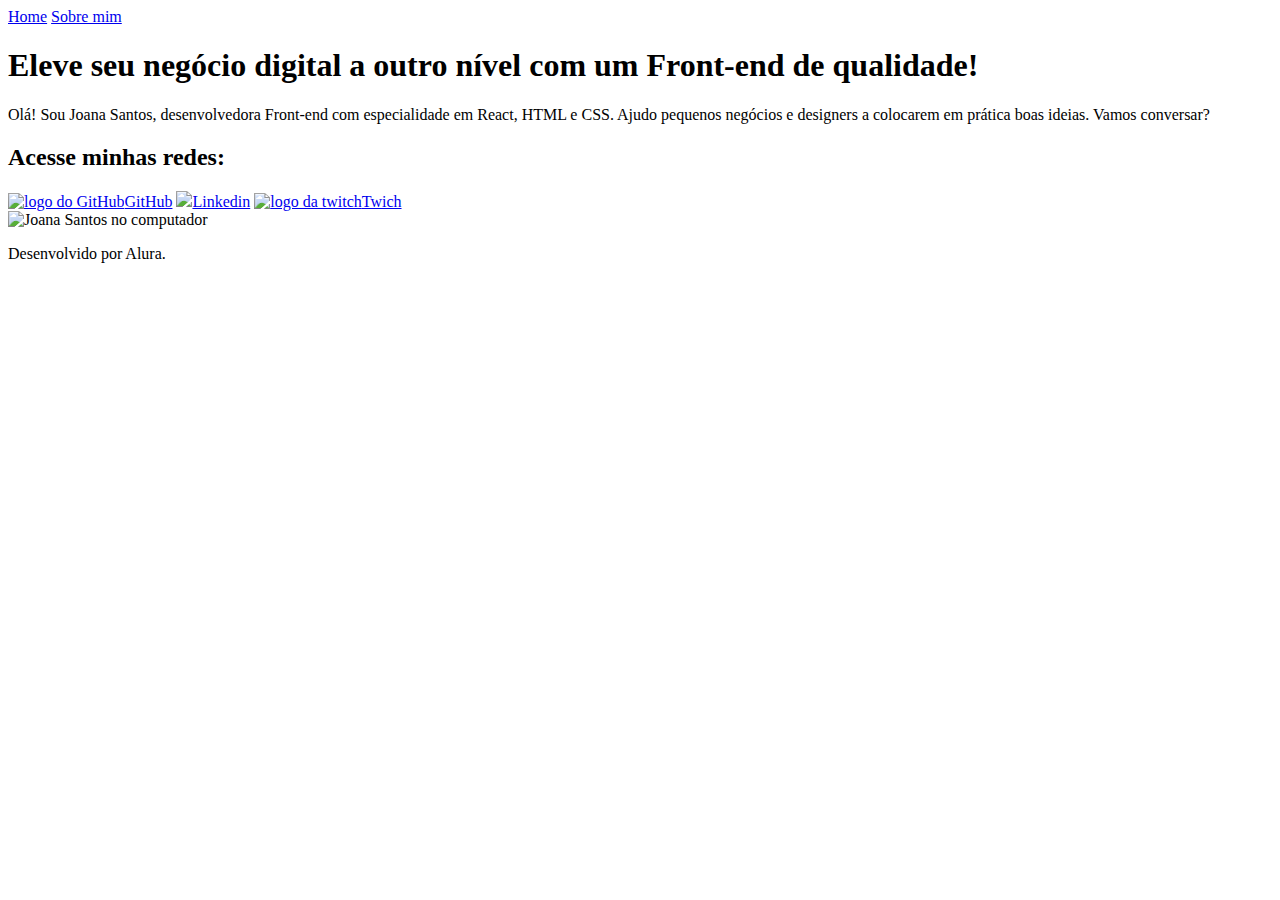
==== 3_Portifolio2/index.html @ e84a9a14 "Create index.html" ====
<!DOCTYPE hmtl>
<html lang="pt-br">

<head>
    <meta name="viewport width=device-width, initial-scale=1.0">
    <meta charset="UTF-8">
    <title>Curso 3 Portifolio 2</title>
    <link rel="stylesheet" href="./css/style.css">
    <link rel="stylesheet" href="#">
</head>

<body>
    <header>
        <nav>
            <a class="nav__botao" href="#">Home</a>
            <a class="nav__botao" href="#">Sobre mim</a>
        </nav>
    </header>
    <main class="apresentacao">
        <header></header>
        <section class="apresentacao__conteudo">
            <h1 class="apresentacao__conteudo__titulo">Eleve seu negócio digital a outro nível <strong
                    class="texto_destaque">com um Front-end de
                    qualidade!</strong></h1>
            <p class="apresentacao__conteudo__paragrafo">Olá! Sou Joana Santos, desenvolvedora Front-end com
                especialidade em React, HTML e CSS. Ajudo pequenos
                negócios e designers a colocarem em prática boas ideias. Vamos conversar?</p>
            <div class="apresentacao__links">
                <h2 class="apresentacao__links_titulo">Acesse minhas redes:</h2>
                <a class="apresentacao__links_botao" href="https://github.com/PedroHMFernandes" target="blank"><img
                        src="./images/logo_GitHub.png" alt="logo do GitHub">GitHub</a>
                <a class="apresentacao__links_botao" href="https://www.linkedin.com/in/pedro-fernandes-399b03258/"
                    target="blank"><img src="./images/logo_Linkedin.png">Linkedin</a>
                <a class="apresentacao__links_botao" href="https://www.twitch.tv/prestroika" target="blank"><img
                        src="./images/logo_Twitch.png" alt="logo da twitch">Twich</a>
            </div>
        </section>
        <img src="./images/joana.png" alt="Joana Santos no computador">
    </main>
    <footer class="rodape">
        <div>
            <p>Desenvolvido por Alura.</p>
        </div>
    </footer>
</body>

</html>
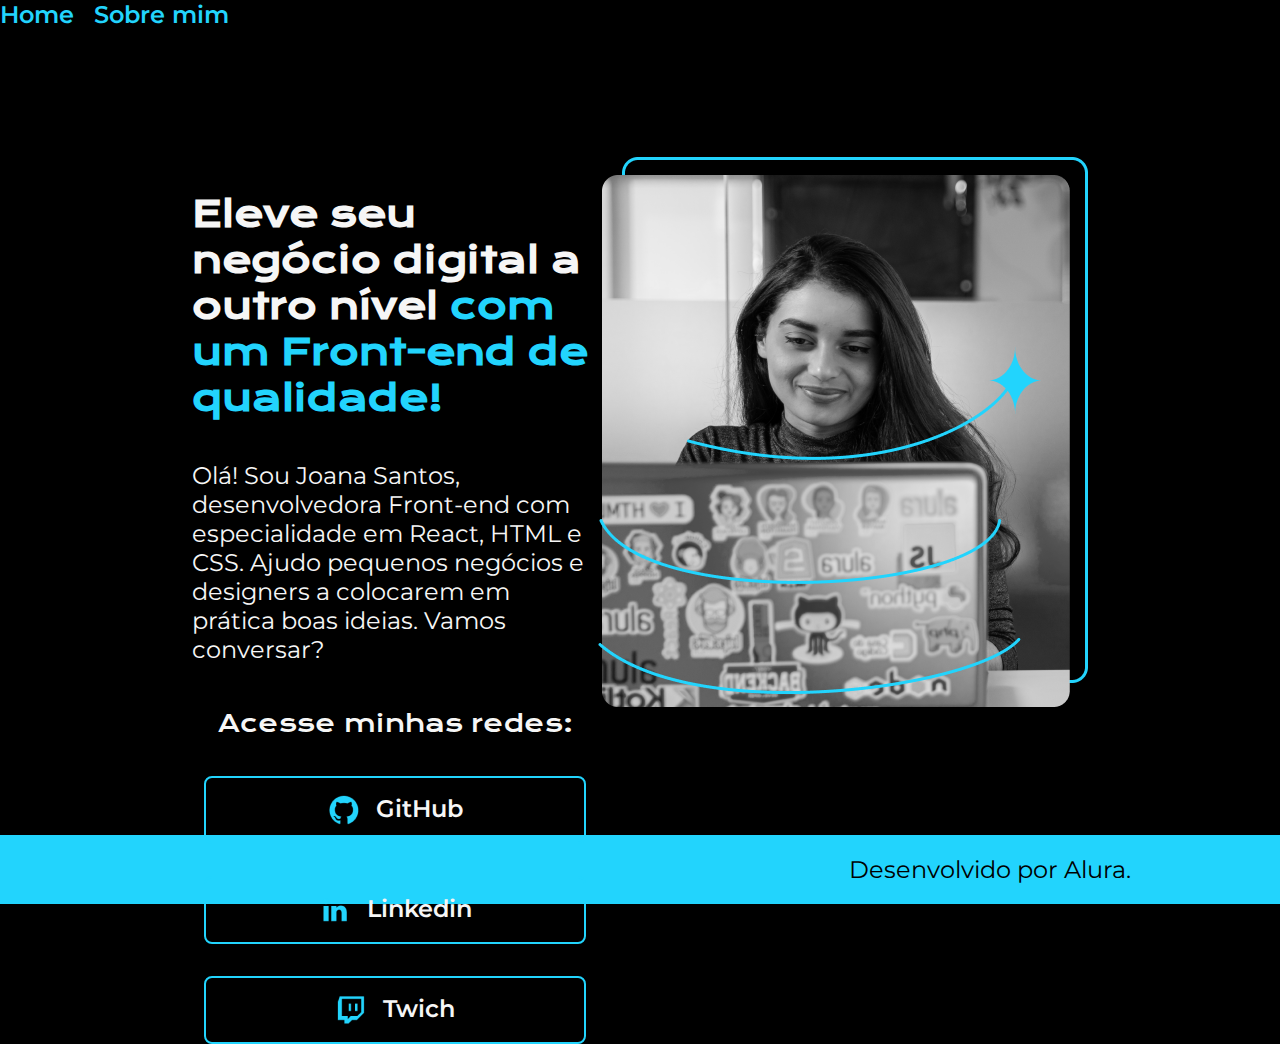
==== commit f626bd5d: "Update index.html" ====
--- a/3_Portifolio2/index.html
+++ b/3_Portifolio2/index.html
@@ -26,7 +26,7 @@
                 especialidade em React, HTML e CSS. Ajudo pequenos
                 negócios e designers a colocarem em prática boas ideias. Vamos conversar?</p>
             <div class="apresentacao__links">
-                <h2 class="apresentacao__links_titulo">Acesse minhas redes:</h2>
+                <h2 class="apresentacao__links_subtitulo">Acesse minhas redes:</h2>
                 <a class="apresentacao__links_botao" href="https://github.com/PedroHMFernandes" target="blank"><img
                         src="./images/logo_GitHub.png" alt="logo do GitHub">GitHub</a>
                 <a class="apresentacao__links_botao" href="https://www.linkedin.com/in/pedro-fernandes-399b03258/"
--- a/3_Portifolio2/css/style.css
+++ b/3_Portifolio2/css/style.css
@@ -0,0 +1,99 @@
+@import url('https://fonts.googleapis.com/css2?family=Krona+One&family=Montserrat:wght@400;600&display=swap');
+
+* {
+    margin: 0;
+    padding: 0;
+}
+
+nav {
+    width: 1920px;
+    display: flex;
+    gap: 20px;
+}
+
+.nav__botao {
+    font-style: normal;
+    font-size: 24px;
+    font-family: 'Montserrat', sans-serif;
+    font-weight: 600;
+    color: var(--azul-claro, #22D4FD);
+    text-decoration: none;
+}
+
+body {
+    box-sizing: border-box;
+    height: 100vh;
+    background-color: #000;
+    color: #F6F6F6;
+}
+
+.apresentacao {
+    display: flex;
+    align-items: center;
+    justify-content: space-between;
+    margin: 10% 15%;
+}
+
+.apresentacao__conteudo {
+    display: flex;
+    flex-direction: column;
+    gap: 40px;
+    width: 593px;
+    height: 482px;
+}
+
+.apresentacao__conteudo__titulo {
+    font-family: 'Krona One', sans-serif;
+    font-size: 36px;
+}
+
+.apresentacao__conteudo__paragrafo {
+    font-family: 'Montserrat', sans-serif;
+    font-size: 24px;
+}
+
+.texto_destaque {
+    color: #22D4FD;
+}
+
+.apresentacao__links {
+    display: flex;
+    flex-direction: column;
+    gap: 32px;
+    align-items: center;
+}
+
+.apresentacao__links_subtitulo {
+    font-family: 'Krona One', sans-serif;
+    font-size: 24px;
+    line-height: 40px;
+    font-weight: 400;
+}
+
+
+.apresentacao__links_botao {
+    display: flex;
+    gap: 16px;
+    justify-content: center;
+    font-size: 24px;
+    font-family: 'Montserrat', sans-serif;
+    font-weight: 600;
+    text-decoration: none;
+    text-align: center;
+    color: #F6F6F6;
+    padding: 16px 0px;
+    border: 2px solid #22D4FD;
+    border-radius: 8px;
+    width: 378px;
+}
+
+.rodape {
+    width: 1980px;
+    padding: 20px 0px;
+    background-color: #22D4FD;
+    color: #000;
+    font-size: 24px;
+    font-family: 'Montserrat', sans-serif;
+    font-weight: 400;
+    text-align: center;
+}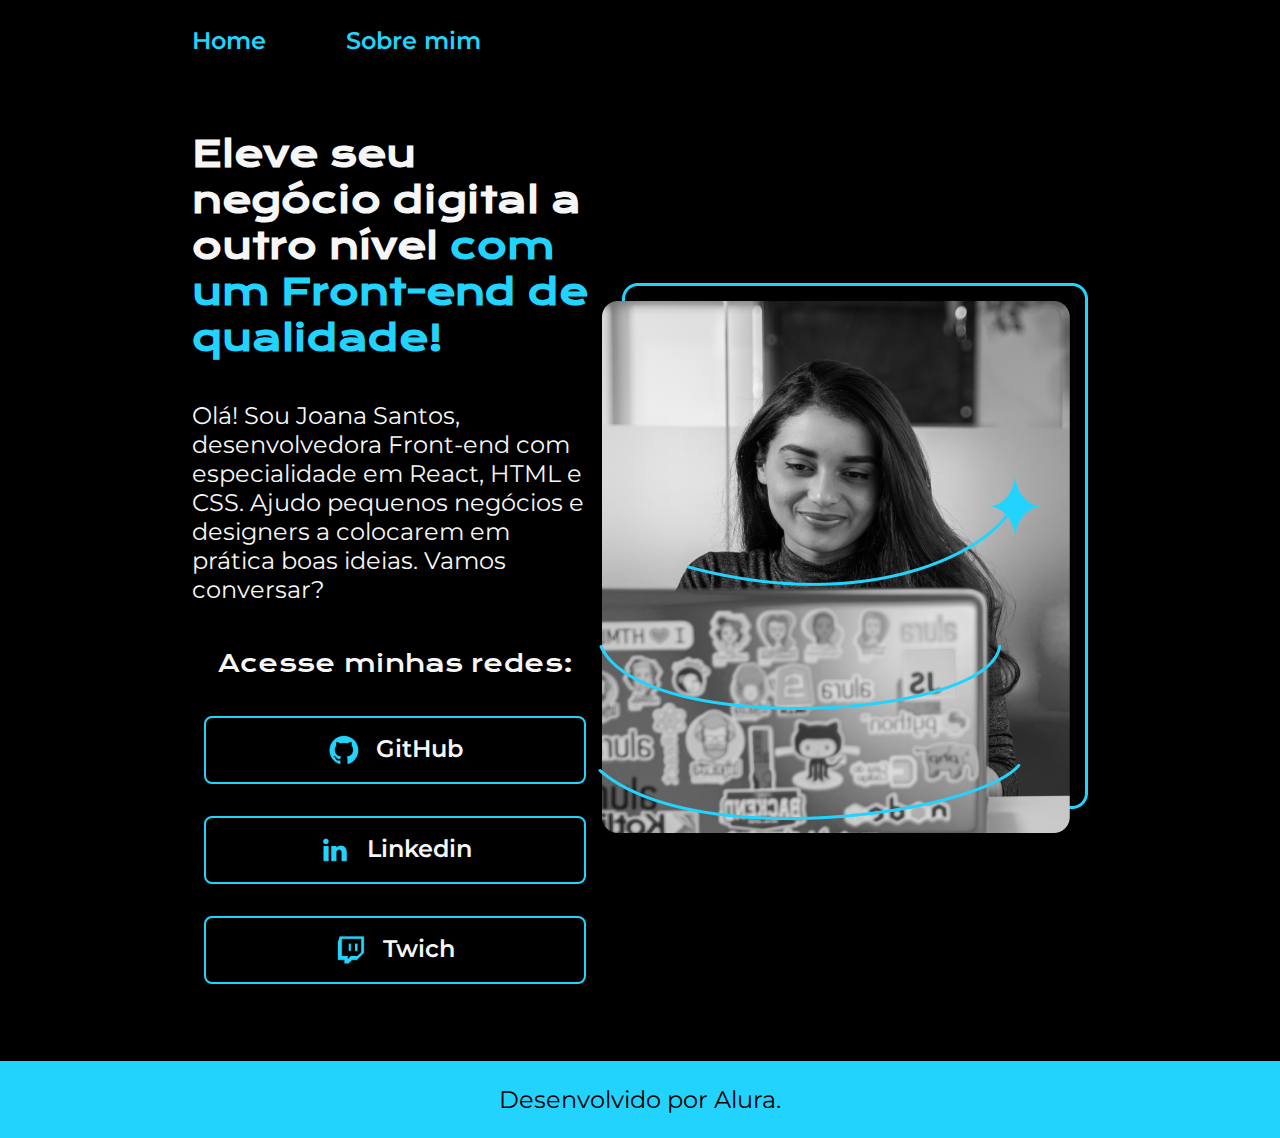
==== commit 029e48bb: "Update index.html" ====
--- a/3_Portifolio2/index.html
+++ b/3_Portifolio2/index.html
@@ -6,18 +6,16 @@
     <meta charset="UTF-8">
     <title>Curso 3 Portifolio 2</title>
     <link rel="stylesheet" href="./css/style.css">
-    <link rel="stylesheet" href="#">
 </head>
 
 <body>
-    <header>
-        <nav>
-            <a class="nav__botao" href="#">Home</a>
-            <a class="nav__botao" href="#">Sobre mim</a>
+    <header class="cabecalho">
+        <nav class="cabecalho__menu">
+            <a class="cabecalho__menu__botao" href="index.html">Home</a>
+            <a class="cabecalho__menu__botao" href="about.html">Sobre mim</a>
         </nav>
     </header>
     <main class="apresentacao">
-        <header></header>
         <section class="apresentacao__conteudo">
             <h1 class="apresentacao__conteudo__titulo">Eleve seu negócio digital a outro nível <strong
                     class="texto_destaque">com um Front-end de
@@ -27,20 +25,22 @@
                 negócios e designers a colocarem em prática boas ideias. Vamos conversar?</p>
             <div class="apresentacao__links">
                 <h2 class="apresentacao__links_subtitulo">Acesse minhas redes:</h2>
-                <a class="apresentacao__links_botao" href="https://github.com/PedroHMFernandes" target="blank"><img
-                        src="./images/logo_GitHub.png" alt="logo do GitHub">GitHub</a>
+                <a class="apresentacao__links_botao" href="https://github.com/PedroHMFernandes" target="blank">
+                    <img src="./images/logo_GitHub.png" alt="logo do GitHub">
+                    GitHub</a>
                 <a class="apresentacao__links_botao" href="https://www.linkedin.com/in/pedro-fernandes-399b03258/"
-                    target="blank"><img src="./images/logo_Linkedin.png">Linkedin</a>
-                <a class="apresentacao__links_botao" href="https://www.twitch.tv/prestroika" target="blank"><img
-                        src="./images/logo_Twitch.png" alt="logo da twitch">Twich</a>
+                    target="blank">
+                    <img src="./images/logo_Linkedin.png">
+                    Linkedin</a>
+                <a class="apresentacao__links_botao" href="https://www.twitch.tv/prestroika" target="blank">
+                    <img src="./images/logo_Twitch.png" alt="logo da twitch">
+                    Twich</a>
             </div>
         </section>
         <img src="./images/joana.png" alt="Joana Santos no computador">
     </main>
     <footer class="rodape">
-        <div>
-            <p>Desenvolvido por Alura.</p>
-        </div>
+        <p>Desenvolvido por Alura.</p>
     </footer>
 </body>
 
--- a/3_Portifolio2/css/style.css
+++ b/3_Portifolio2/css/style.css
@@ -5,24 +5,32 @@
     padding: 0;
 }
 
-nav {
-    width: 1920px;
-    display: flex;
-    gap: 20px;
+.cabecalho {
+    padding: 2% 0 0 15%
 }
 
-.nav__botao {
+.cabecalho__menu {
+    display: flex;
+    gap: 80px;
+}
+
+.cabecalho__menu__botao {
     font-style: normal;
     font-size: 24px;
     font-family: 'Montserrat', sans-serif;
     font-weight: 600;
-    color: var(--azul-claro, #22D4FD);
+    color: #22D4FD;
     text-decoration: none;
 }
 
+.cabecalho__menu__botao:hover {
+    color: #7be7ff;
+}
+
+
 body {
+    /* height: 100vh; */
     box-sizing: border-box;
-    height: 100vh;
     background-color: #000;
     color: #F6F6F6;
 }
@@ -31,7 +39,7 @@
     display: flex;
     align-items: center;
     justify-content: space-between;
-    margin: 10% 15%;
+    padding: 6% 15%;
 }
 
 .apresentacao__conteudo {
@@ -39,7 +47,6 @@
     flex-direction: column;
     gap: 40px;
     width: 593px;
-    height: 482px;
 }
 
 .apresentacao__conteudo__titulo {
@@ -47,13 +54,13 @@
     font-size: 36px;
 }
 
+.texto_destaque {
+    color: #22D4FD;
+}
+
 .apresentacao__conteudo__paragrafo {
     font-family: 'Montserrat', sans-serif;
     font-size: 24px;
-}
-
-.texto_destaque {
-    color: #22D4FD;
 }
 
 .apresentacao__links {
@@ -81,15 +88,20 @@
     text-decoration: none;
     text-align: center;
     color: #F6F6F6;
-    padding: 16px 0px;
+    padding: 16px 0;
     border: 2px solid #22D4FD;
     border-radius: 8px;
     width: 378px;
+
+}
+
+.apresentacao__links_botao:hover {
+    background-color: #272727;
+    color: #22D4FD;
 }
 
 .rodape {
-    width: 1980px;
-    padding: 20px 0px;
+    padding: 24px;
     background-color: #22D4FD;
     color: #000;
     font-size: 24px;
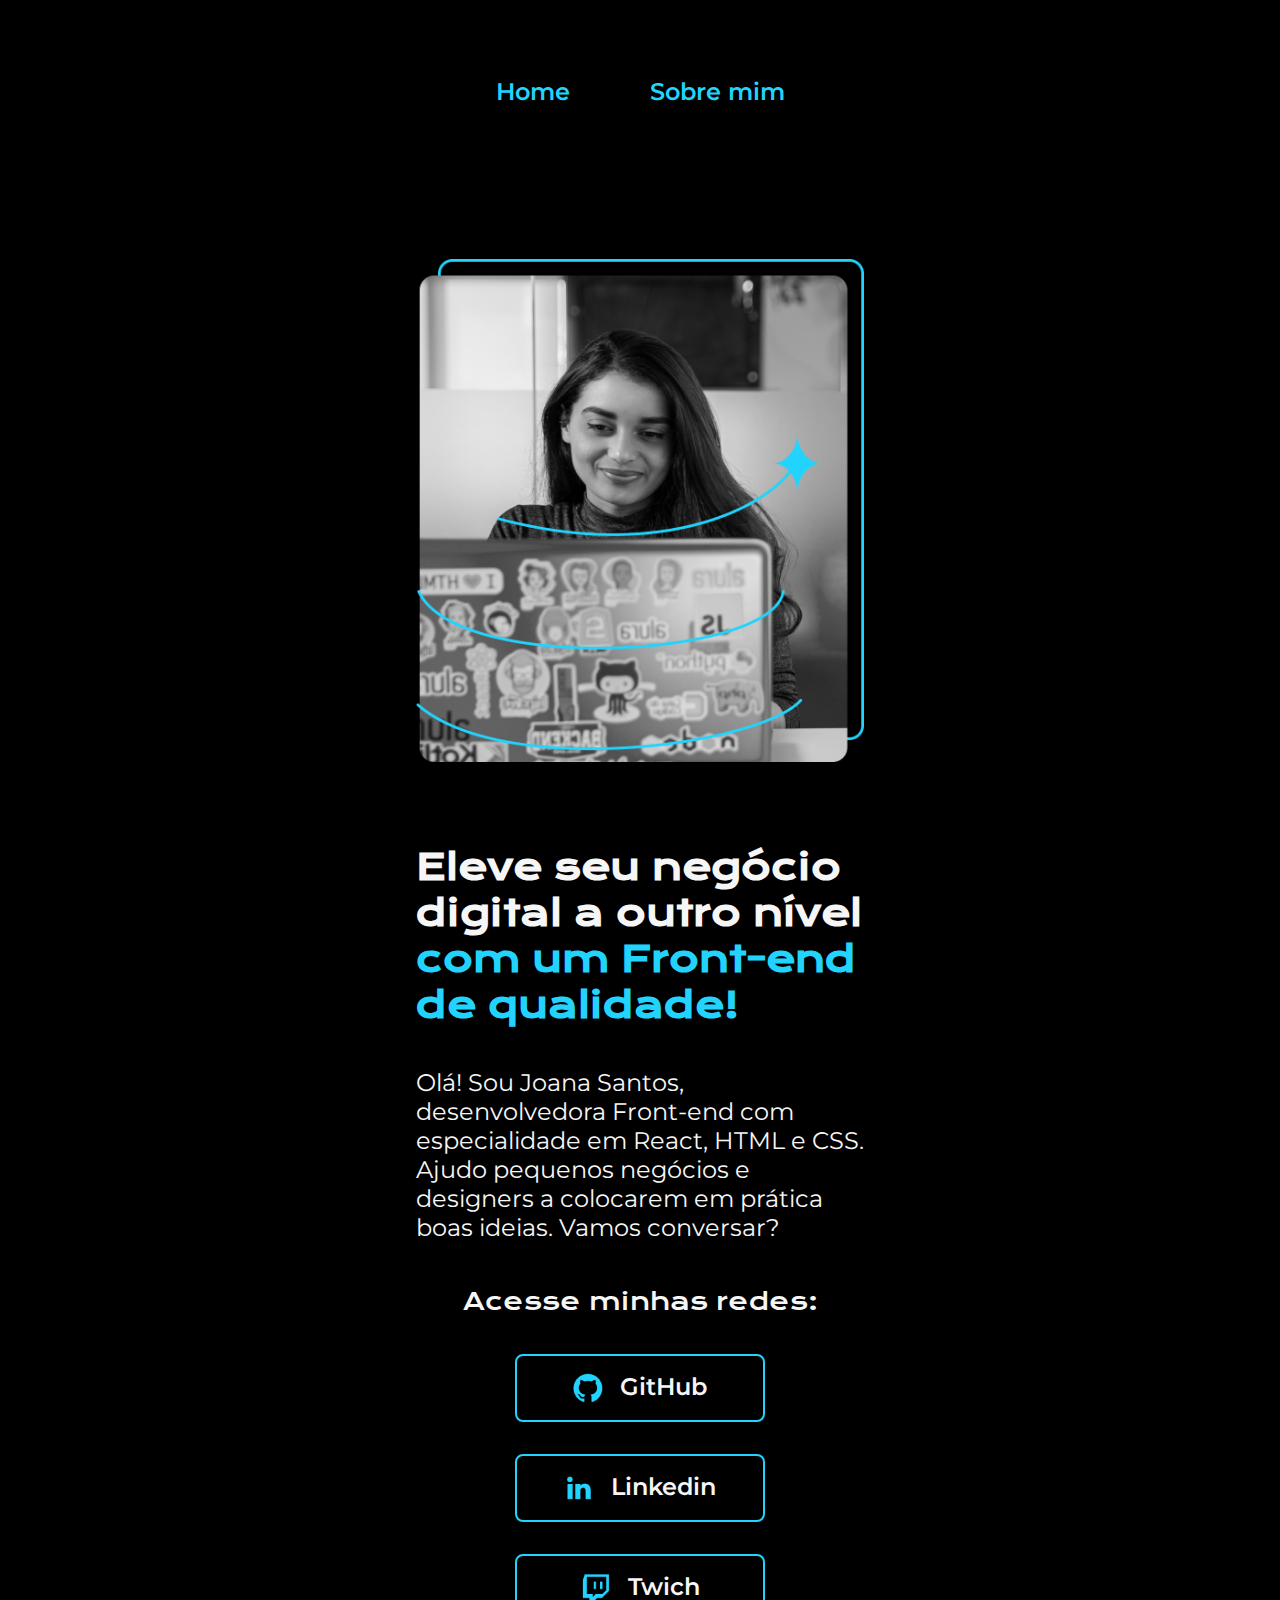
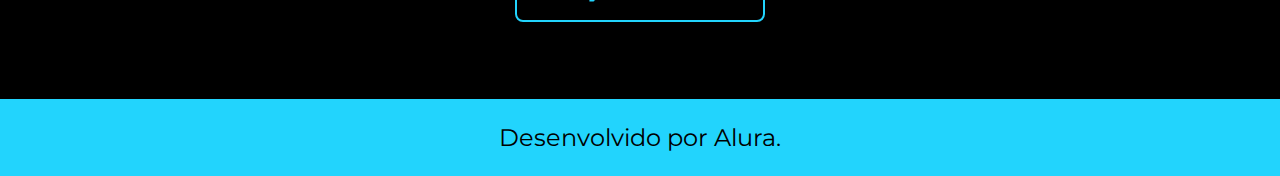
==== commit 917588c8: "Update index.html" ====
--- a/3_Portifolio2/index.html
+++ b/3_Portifolio2/index.html
@@ -2,46 +2,49 @@
 <html lang="pt-br">
 
 <head>
-    <meta name="viewport width=device-width, initial-scale=1.0">
-    <meta charset="UTF-8">
-    <title>Curso 3 Portifolio 2</title>
-    <link rel="stylesheet" href="./css/style.css">
+  <meta name="viewport width=device-width, initial-scale=1.0">
+  <meta charset="UTF-8">
+  <title>Curso 3 Portifolio 2</title>
+  <link rel="stylesheet" href="./css/style.css">
 </head>
 
 <body>
-    <header class="cabecalho">
-        <nav class="cabecalho__menu">
-            <a class="cabecalho__menu__botao" href="index.html">Home</a>
-            <a class="cabecalho__menu__botao" href="about.html">Sobre mim</a>
-        </nav>
-    </header>
-    <main class="apresentacao">
-        <section class="apresentacao__conteudo">
-            <h1 class="apresentacao__conteudo__titulo">Eleve seu negócio digital a outro nível <strong
-                    class="texto_destaque">com um Front-end de
-                    qualidade!</strong></h1>
-            <p class="apresentacao__conteudo__paragrafo">Olá! Sou Joana Santos, desenvolvedora Front-end com
-                especialidade em React, HTML e CSS. Ajudo pequenos
-                negócios e designers a colocarem em prática boas ideias. Vamos conversar?</p>
-            <div class="apresentacao__links">
-                <h2 class="apresentacao__links_subtitulo">Acesse minhas redes:</h2>
-                <a class="apresentacao__links_botao" href="https://github.com/PedroHMFernandes" target="blank">
-                    <img src="./images/logo_GitHub.png" alt="logo do GitHub">
-                    GitHub</a>
-                <a class="apresentacao__links_botao" href="https://www.linkedin.com/in/pedro-fernandes-399b03258/"
-                    target="blank">
-                    <img src="./images/logo_Linkedin.png">
-                    Linkedin</a>
-                <a class="apresentacao__links_botao" href="https://www.twitch.tv/prestroika" target="blank">
-                    <img src="./images/logo_Twitch.png" alt="logo da twitch">
-                    Twich</a>
-            </div>
-        </section>
-        <img src="./images/joana.png" alt="Joana Santos no computador">
-    </main>
-    <footer class="rodape">
-        <p>Desenvolvido por Alura.</p>
-    </footer>
+  <header class="cabecalho">
+    <nav class="cabecalho__menu">
+      <a class="cabecalho__menu__botao" href="index.html">Home</a>
+      <a class="cabecalho__menu__botao" href="about.html">Sobre mim</a>
+    </nav>
+  </header>
+  <main class="apresentacao">
+    <section class="apresentacao__conteudo">
+      <h1 class="apresentacao__conteudo__titulo">
+        Eleve seu negócio digital a outro nível
+        <strong class="texto_destaque">com um Front-end de qualidade!</strong>
+      </h1>
+      <p class="apresentacao__conteudo__paragrafo">
+        Olá! Sou Joana Santos, desenvolvedora Front-end com especialidade em
+        React, HTML e CSS. Ajudo pequenos negócios e designers a colocarem em
+        prática boas ideias. Vamos conversar?
+      </p>
+      <div class="apresentacao__links">
+        <h2 class="apresentacao__links_subtitulo">Acesse minhas redes:</h2>
+        <a class="apresentacao__links_botao" href="https://github.com/PedroHMFernandes" target="blank">
+          <img src="./images/logo_GitHub.png" alt="logo do GitHub" />
+          GitHub</a>
+        <a class="apresentacao__links_botao" href="https://www.linkedin.com/in/pedro-fernandes-399b03258/"
+          target="blank">
+          <img src="./images/logo_Linkedin.png" />
+          Linkedin</a>
+        <a class="apresentacao__links_botao" href="https://www.twitch.tv/prestroika" target="blank">
+          <img src="./images/logo_Twitch.png" alt="logo da twitch">
+          Twich</a>
+      </div>
+    </section>
+    <img class="apresentacao__imagem" src="./images/joana.png" alt="Joana Santos no computador">
+  </main>
+  <footer class="rodape">
+    <p>Desenvolvido por Alura.</p>
+  </footer>
 </body>
 
 </html>--- a/3_Portifolio2/css/style.css
+++ b/3_Portifolio2/css/style.css
@@ -1,111 +1,138 @@
-@import url('https://fonts.googleapis.com/css2?family=Krona+One&family=Montserrat:wght@400;600&display=swap');
+@import url("https://fonts.googleapis.com/css2?family=Krona+One&family=Montserrat:wght@400;600&display=swap");
+
+:root {
+  --cor-primaria: #000;
+  --cor-secundaria: #f6f6f6;
+  --cor-terciaria: #22d4fd;
+
+  --fonte-primaria: "Krona One", sans-serif;
+  --fonte-secundaria: "Montserrat", sans-serif;
+
+  --tamanho-fonte-titulo: 2.25rem; /*36px*/
+  --tamanho-fonte-conteudo: 1.5rem; /*24px*/
+}
 
 * {
-    margin: 0;
-    padding: 0;
+  margin: 0;
+  padding: 0;
+}
+
+body {
+  /* height: 100vh; */
+  box-sizing: border-box;
+  background-color: var(--cor-primaria);
+  color: var(--cor-secundaria);
 }
 
 .cabecalho {
-    padding: 2% 0 0 15%
+  padding: 2% 0 0 15%;
 }
 
 .cabecalho__menu {
-    display: flex;
-    gap: 80px;
+  display: flex;
+  gap: 80px;
 }
 
 .cabecalho__menu__botao {
-    font-style: normal;
-    font-size: 24px;
-    font-family: 'Montserrat', sans-serif;
-    font-weight: 600;
-    color: #22D4FD;
-    text-decoration: none;
+  font-style: normal;
+  font-size: var(--tamanho-fonte-conteudo);
+  font-family: var(--fonte-secundaria);
+  font-weight: 600;
+  color: var(--cor-terciaria);
+  text-decoration: none;
 }
 
 .cabecalho__menu__botao:hover {
-    color: #7be7ff;
-}
-
-
-body {
-    /* height: 100vh; */
-    box-sizing: border-box;
-    background-color: #000;
-    color: #F6F6F6;
+  color: #7be7ff;
 }
 
 .apresentacao {
-    display: flex;
-    align-items: center;
-    justify-content: space-between;
-    padding: 6% 15%;
+  display: flex;
+  align-items: center;
+  justify-content: space-between;
+  padding: 6% 15%;
+  gap: 82px;
 }
 
 .apresentacao__conteudo {
-    display: flex;
-    flex-direction: column;
-    gap: 40px;
-    width: 593px;
+  display: flex;
+  flex-direction: column;
+  gap: 40px;
+  width: 50%;
 }
 
 .apresentacao__conteudo__titulo {
-    font-family: 'Krona One', sans-serif;
-    font-size: 36px;
+  font-family: var(--fonte-primaria);
+  font-size: var(--tamanho-fonte-titulo);
 }
 
 .texto_destaque {
-    color: #22D4FD;
+  color: var(--cor-terciaria);
 }
 
 .apresentacao__conteudo__paragrafo {
-    font-family: 'Montserrat', sans-serif;
-    font-size: 24px;
+  font-family: var(--fonte-secundaria);
+  font-size: var(--tamanho-fonte-conteudo);
 }
 
 .apresentacao__links {
-    display: flex;
-    flex-direction: column;
-    gap: 32px;
-    align-items: center;
+  display: flex;
+  flex-direction: column;
+  gap: 32px;
+  align-items: center;
 }
 
 .apresentacao__links_subtitulo {
-    font-family: 'Krona One', sans-serif;
-    font-size: 24px;
-    line-height: 40px;
-    font-weight: 400;
+  font-family: var(--fonte-primaria);
+  font-size: var(--tamanho-fonte-conteudo);
+  line-height: 40px;
+  font-weight: 400;
 }
 
-
 .apresentacao__links_botao {
-    display: flex;
-    gap: 16px;
-    justify-content: center;
-    font-size: 24px;
-    font-family: 'Montserrat', sans-serif;
-    font-weight: 600;
-    text-decoration: none;
-    text-align: center;
-    color: #F6F6F6;
-    padding: 16px 0;
-    border: 2px solid #22D4FD;
-    border-radius: 8px;
-    width: 378px;
-
+  display: flex;
+  gap: 16px;
+  justify-content: center;
+  font-size: var(--tamanho-fonte-conteudo);
+  font-family: var(--fonte-secundaria);
+  font-weight: 600;
+  text-decoration: none;
+  text-align: center;
+  color: var(--cor-secundaria);
+  padding: 16px 0;
+  border: 2px solid var(--cor-terciaria);
+  border-radius: 8px;
+  width: 55%;
 }
 
 .apresentacao__links_botao:hover {
-    background-color: #272727;
-    color: #22D4FD;
+  background-color: #272727;
+  color: var(--cor-terciaria);
+}
+
+.apresentacao__imagem {
+  width: 50%;
 }
 
 .rodape {
-    padding: 24px;
-    background-color: #22D4FD;
-    color: #000;
-    font-size: 24px;
-    font-family: 'Montserrat', sans-serif;
-    font-weight: 400;
-    text-align: center;
-}+  padding: 24px;
+  background-color: var(--cor-terciaria);
+  color: var(--cor-primaria);
+  font-size: var(--tamanho-fonte-conteudo);
+  font-family: var(--fonte-secundaria);
+  font-weight: 400;
+  text-align: center;
+}
+
+@media (max-width: 1300px) {
+  .apresentacao {
+    flex-direction: column-reverse;
+  }
+
+  .cabecalho {
+    padding: 6%;
+  }
+  .cabecalho__menu {
+    justify-content: center;
+  }
+}
